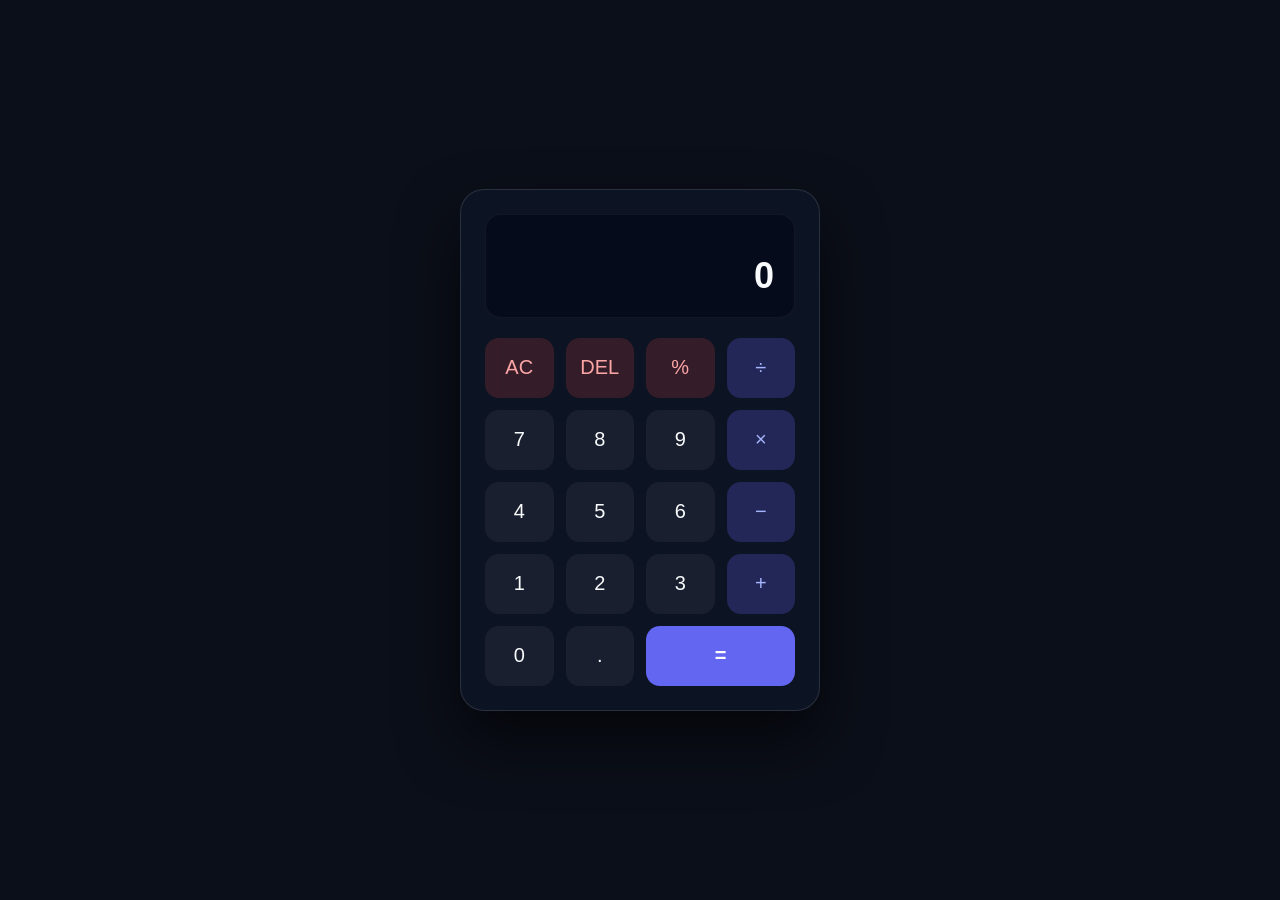
==== index.html @ 1d0d6831 "Calculator" ====
<!DOCTYPE html>
<html lang="en">
<head>
  <meta charset="UTF-8">
  <meta name="viewport" content="width=device-width, initial-scale=1.0">
  <title>Professional Glassmorphic Calculator</title>
  <style>
    * {
      box-sizing: border-box;
      margin: 0;
      padding: 0;
      font-family: 'Segoe UI', Roboto, Helvetica, Arial, sans-serif;
    }

    body {
      min-height: 100vh;
      display: flex;
      justify-content: center;
      align-items: center;
      background: #0b0f19;
      overflow: hidden;
      position: relative;
    }

    /* Particle Canvas Background */
    #particle-canvas {
      position: absolute;
      top: 0;
      left: 0;
      width: 100%;
      height: 100%;
      z-index: 1;
      pointer-events: none;
    }

    /* Calculator Container */
    .calculator {
      position: relative;
      z-index: 10;
      width: 100%;
      max-width: 360px;
      background: rgba(15, 23, 42, 0.65);
      backdrop-filter: blur(20px);
      -webkit-backdrop-filter: blur(20px);
      border: 1px solid rgba(255, 255, 255, 0.12);
      border-radius: 24px;
      padding: 24px;
      box-shadow: 0 30px 60px rgba(0, 0, 0, 0.6);
    }

    /* Display Screen */
    .display {
      background: rgba(2, 6, 23, 0.6);
      border-radius: 16px;
      padding: 20px;
      margin-bottom: 20px;
      text-align: right;
      min-height: 100px;
      display: flex;
      flex-direction: column;
      justify-content: space-between;
      word-wrap: break-word;
      word-break: break-all;
      border: 1px solid rgba(255, 255, 255, 0.05);
    }

    .previous-operand {
      color: #94a3b8;
      font-size: 0.95rem;
      min-height: 1.2rem;
    }

    .current-operand {
      color: #f8fafc;
      font-size: 2.25rem;
      font-weight: 600;
    }

    /* Button Layout */
    .buttons {
      display: grid;
      grid-template-columns: repeat(4, 1fr);
      gap: 12px;
    }

    .btn {
      height: 60px;
      border: none;
      border-radius: 14px;
      font-size: 1.25rem;
      font-weight: 500;
      color: #f8fafc;
      background: rgba(255, 255, 255, 0.05);
      cursor: pointer;
      transition: all 0.15s ease-in-out;
      user-select: none;
    }

    .btn:hover {
      background: rgba(255, 255, 255, 0.15);
      transform: translateY(-2px);
    }

    .btn:active {
      transform: translateY(0);
      background: rgba(255, 255, 255, 0.25);
    }

    /* Operator & Function Color Variants */
    .btn-operator {
      background: rgba(99, 102, 241, 0.25);
      color: #a5b4fc;
    }

    .btn-operator:hover {
      background: rgba(99, 102, 241, 0.4);
    }

    .btn-function {
      background: rgba(239, 68, 68, 0.18);
      color: #fca5a5;
    }

    .btn-function:hover {
      background: rgba(239, 68, 68, 0.3);
    }

    .btn-equals {
      background: #6366f1;
      color: #ffffff;
      font-weight: 600;
    }

    .btn-equals:hover {
      background: #4f46e5;
    }

    .span-two {
      grid-column: span 2;
    }
  </style>
</head>
<body>

  <canvas id="particle-canvas"></canvas>

  <div class="calculator">
    <div class="display">
      <div class="previous-operand" id="previous-operand"></div>
      <div class="current-operand" id="current-operand">0</div>
    </div>

    <div class="buttons">
      <button class="btn btn-function" id="clear">AC</button>
      <button class="btn btn-function" id="delete">DEL</button>
      <button class="btn btn-function" data-action="percent">%</button>
      <button class="btn btn-operator" data-operator="÷">÷</button>

      <button class="btn" data-number="7">7</button>
      <button class="btn" data-number="8">8</button>
      <button class="btn" data-number="9">9</button>
      <button class="btn btn-operator" data-operator="×">×</button>

      <button class="btn" data-number="4">4</button>
      <button class="btn" data-number="5">5</button>
      <button class="btn" data-number="6">6</button>
      <button class="btn btn-operator" data-operator="-">−</button>

      <button class="btn" data-number="1">1</button>
      <button class="btn" data-number="2">2</button>
      <button class="btn" data-number="3">3</button>
      <button class="btn btn-operator" data-operator="+">+</button>

      <button class="btn" data-number="0">0</button>
      <button class="btn" data-number=".">.</button>
      <button class="btn btn-equals span-two" id="equals">=</button>
    </div>
  </div>

  <script>
    /* ===================================================
       1. CALCULATOR LOGIC ENGINE
       =================================================== */
    class Calculator {
      constructor(previousOperandElement, currentOperandElement) {
        this.previousOperandElement = previousOperandElement;
        this.currentOperandElement = currentOperandElement;
        this.clear();
      }

      clear() {
        this.currentOperand = '0';
        this.previousOperand = '';
        this.operation = undefined;
        this.shouldResetScreen = false;
      }

      delete() {
        if (this.shouldResetScreen) return;
        if (this.currentOperand === '0') return;
        if (this.currentOperand.length === 1) {
          this.currentOperand = '0';
        } else {
          this.currentOperand = this.currentOperand.toString().slice(0, -1);
        }
      }

      appendNumber(number) {
        if (this.currentOperand === '0' || this.shouldResetScreen) {
          this.currentOperand = number === '.' ? '0.' : number.toString();
          this.shouldResetScreen = false;
          return;
        }
        if (number === '.' && this.currentOperand.includes('.')) return;
        this.currentOperand += number.toString();
      }

      chooseOperation(operation) {
        if (this.currentOperand === '' && this.previousOperand === '') return;
        if (this.previousOperand !== '' && !this.shouldResetScreen) {
          this.compute();
        }
        this.operation = operation;
        this.previousOperand = `${this.currentOperand} ${this.operation}`;
        this.shouldResetScreen = true;
      }

      compute() {
        let computation;
        const prev = parseFloat(this.previousOperand);
        const current = parseFloat(this.currentOperand);

        if (isNaN(prev) || isNaN(current)) return;

        switch (this.operation) {
          case '+':
            computation = prev + current;
            break;
          case '-':
          case '−':
            computation = prev - current;
            break;
          case '×':
          case '*':
            computation = prev * current;
            break;
          case '÷':
          case '/':
            if (current === 0) {
              alert("Cannot divide by zero!");
              this.clear();
              return;
            }
            computation = prev / current;
            break;
          default:
            return;
        }

        this.currentOperand = Math.round(computation * 1e10) / 1e10;
        this.operation = undefined;
        this.previousOperand = '';
        this.shouldResetScreen = true;
      }

      percentage() {
        const current = parseFloat(this.currentOperand);
        if (isNaN(current)) return;
        this.currentOperand = (current / 100).toString();
      }

      updateDisplay() {
        this.currentOperandElement.innerText = this.currentOperand;
        this.previousOperandElement.innerText = this.previousOperand;
      }
    }

    // DOM Binding
    const previousOperandElement = document.getElementById('previous-operand');
    const currentOperandElement = document.getElementById('current-operand');
    const calculator = new Calculator(previousOperandElement, currentOperandElement);

    // Event Handling
    document.querySelectorAll('[data-number]').forEach(button => {
      button.addEventListener('click', () => {
        calculator.appendNumber(button.dataset.number);
        calculator.updateDisplay();
      });
    });

    document.querySelectorAll('[data-operator]').forEach(button => {
      button.addEventListener('click', () => {
        calculator.chooseOperation(button.dataset.operator);
        calculator.updateDisplay();
      });
    });

    document.getElementById('equals').addEventListener('click', () => {
      calculator.compute();
      calculator.updateDisplay();
    });

    document.getElementById('clear').addEventListener('click', () => {
      calculator.clear();
      calculator.updateDisplay();
    });

    document.getElementById('delete').addEventListener('click', () => {
      calculator.delete();
      calculator.updateDisplay();
    });

    document.querySelector('[data-action="percent"]').addEventListener('click', () => {
      calculator.percentage();
      calculator.updateDisplay();
    });

    // Keyboard Bindings
    document.addEventListener('keydown', (e) => {
      let key = e.key;
      if ((key >= '0' && key <= '9') || key === '.') calculator.appendNumber(key);
      else if (key === '+' || key === '-') calculator.chooseOperation(key);
      else if (key === '*') calculator.chooseOperation('×');
      else if (key === '/') { e.preventDefault(); calculator.chooseOperation('÷'); }
      else if (key === 'Enter' || key === '=') { e.preventDefault(); calculator.compute(); }
      else if (key === 'Backspace') calculator.delete();
      else if (key === 'Escape') calculator.clear();
      else if (key === '%') calculator.percentage();

      calculator.updateDisplay();
    });

    /* ===================================================
       2. MOUSE-FOLLOWING PARTICLE CANVAS SYSTEM
       =================================================== */
    const canvas = document.getElementById('particle-canvas');
    const ctx = canvas.getContext('2d');

    let particles = [];
    const mouse = { x: null, y: null };

    function resizeCanvas() {
      canvas.width = window.innerWidth;
      canvas.height = window.innerHeight;
    }
    resizeCanvas();
    window.addEventListener('resize', resizeCanvas);

    window.addEventListener('mousemove', (e) => {
      mouse.x = e.x;
      mouse.y = e.y;
      // Spawn particles on cursor movement
      for (let i = 0; i < 3; i++) {
        particles.push(new Particle(mouse.x, mouse.y));
      }
    });

    class Particle {
      constructor(x, y) {
        this.x = x;
        this.y = y;
        this.size = Math.random() * 4 + 1;
        this.speedX = (Math.random() - 0.5) * 2;
        this.speedY = (Math.random() - 0.5) * 2;
        this.color = `hsla(${Math.random() * 60 + 220}, 80%, 70%, `; // Indigo/Violet spectrum
        this.alpha = 1;
        this.decay = Math.random() * 0.02 + 0.01;
      }

      update() {
        this.x += this.speedX;
        this.y += this.speedY;
        this.alpha -= this.decay;
      }

      draw() {
        ctx.save();
        ctx.beginPath();
        ctx.arc(this.x, this.y, this.size, 0, Math.PI * 2);
        ctx.fillStyle = this.color + this.alpha + ')';
        ctx.shadowBlur = 8;
        ctx.shadowColor = 'rgba(99, 102, 241, 0.8)';
        ctx.fill();
        ctx.restore();
      }
    }

    function handleParticles() {
      ctx.clearRect(0, 0, canvas.width, canvas.height);
      for (let i = 0; i < particles.length; i++) {
        particles[i].update();
        particles[i].draw();
        
        if (particles[i].alpha <= 0) {
          particles.splice(i, 1);
          i--;
        }
      }
      requestAnimationFrame(handleParticles);
    }
    handleParticles();
  </script>
</body>
</html>
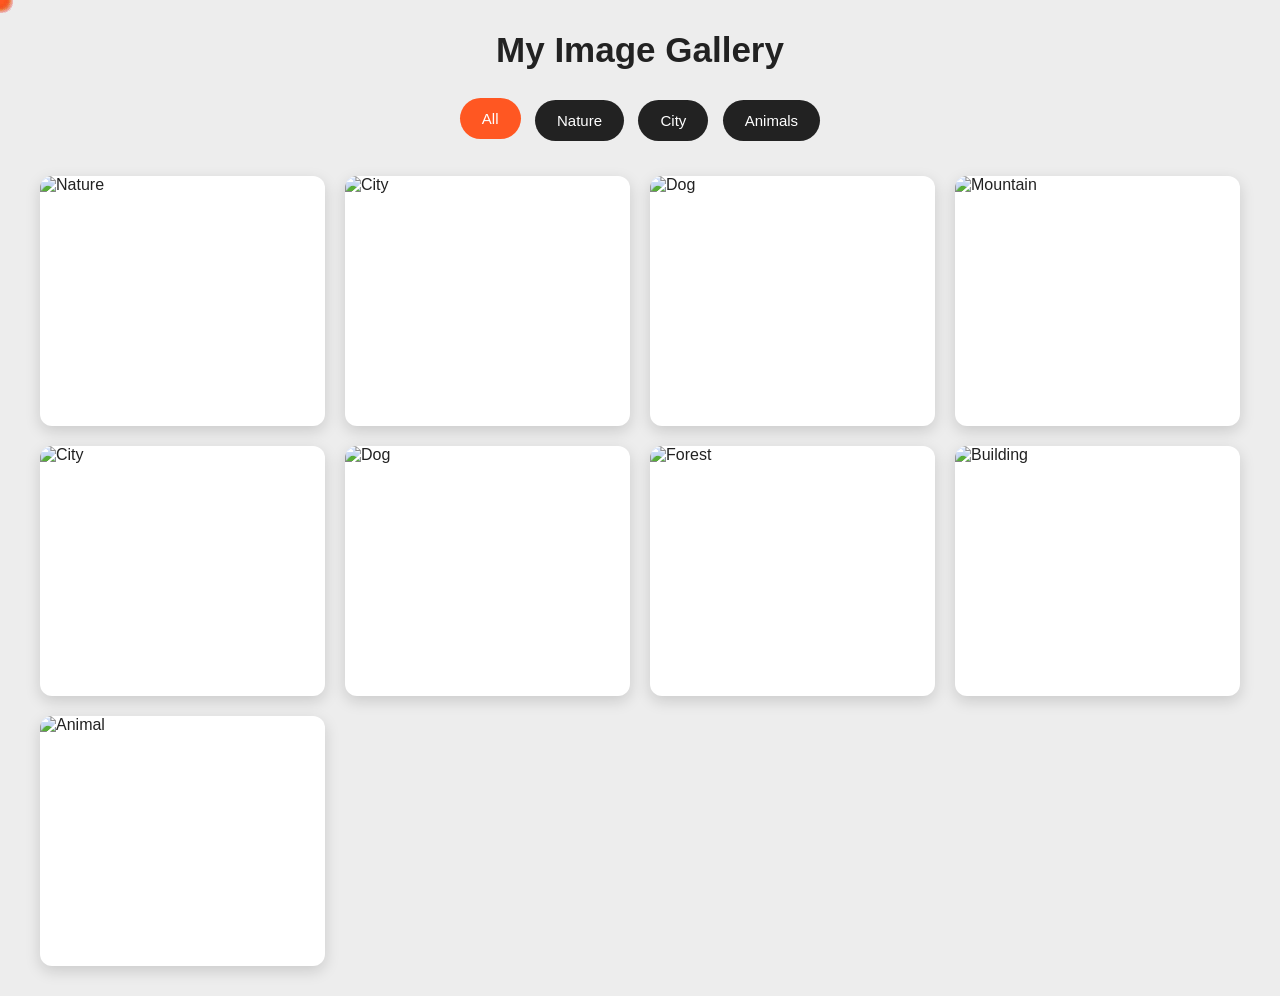
==== commit f54862d7: "image gallery" ====
--- a/index.html
+++ b/index.html
@@ -1,404 +1,794 @@
 <!DOCTYPE html>
 <html lang="en">
 <head>
-  <meta charset="UTF-8">
-  <meta name="viewport" content="width=device-width, initial-scale=1.0">
-  <title>Professional Glassmorphic Calculator</title>
-  <style>
-    * {
-      box-sizing: border-box;
-      margin: 0;
-      padding: 0;
-      font-family: 'Segoe UI', Roboto, Helvetica, Arial, sans-serif;
+    <meta charset="UTF-8">
+    <meta name="viewport" content="width=device-width, initial-scale=1.0">
+
+    <title>Responsive Image Gallery</title>
+
+    <style>
+        /* =========================
+           GENERAL STYLING
+        ========================== */
+
+        * {
+            margin: 0;
+            padding: 0;
+            box-sizing: border-box;
+            font-family: Arial, sans-serif;
+        }
+
+        body {
+            background: #ededed;
+            color: #222;
+            padding: 30px;
+        }
+
+        h1 {
+            text-align: center;
+            margin-bottom: 25px;
+            font-size: 35px;
+        }
+
+        /* =========================
+           FILTER BUTTONS
+        ========================== */
+
+        .filters {
+            text-align: center;
+            margin-bottom: 30px;
+        }
+
+        .filters button {
+            border: none;
+            padding: 12px 22px;
+            margin: 5px;
+            border-radius: 25px;
+            background: #222;
+            color: white;
+            cursor: pointer;
+            font-size: 15px;
+            transition: 0.3s;
+        }
+
+        .filters button:hover,
+        .filters button.active {
+            background: #ff5722;
+            transform: translateY(-2px);
+        }
+
+        /* =========================
+           IMAGE GALLERY
+        ========================== */
+
+        .gallery {
+            max-width: 1200px;
+            margin: auto;
+
+            display: grid;
+            grid-template-columns: repeat(
+                auto-fit,
+                minmax(250px, 1fr)
+            );
+
+            gap: 20px;
+        }
+
+        .gallery-item {
+            position: relative;
+            overflow: hidden;
+            border-radius: 12px;
+            background: white;
+            cursor: pointer;
+            box-shadow: 0 5px 15px rgba(0,0,0,0.15);
+        }
+
+        .gallery-item img {
+            width: 100%;
+            height: 250px;
+            object-fit: cover;
+            display: block;
+
+            transition: transform 0.5s ease,
+                        filter 0.5s ease;
+        }
+
+        /* Hover Effect */
+
+        .gallery-item:hover img {
+            transform: scale(1.1);
+            filter: brightness(70%);
+        }
+
+        /* Image Caption */
+
+        .caption {
+            position: absolute;
+            bottom: 0;
+            left: 0;
+            width: 100%;
+
+            padding: 15px;
+
+            color: white;
+            background: linear-gradient(
+                transparent,
+                rgba(0,0,0,0.8)
+            );
+
+            opacity: 0;
+            transition: 0.4s;
+        }
+
+        .gallery-item:hover .caption {
+            opacity: 1;
+        }
+
+        /* =========================
+           LIGHTBOX
+        ========================== */
+
+        .lightbox {
+            display: none;
+
+            position: fixed;
+            top: 0;
+            left: 0;
+
+            width: 100%;
+            height: 100%;
+
+            background: rgba(0,0,0,0.92);
+
+            justify-content: center;
+            align-items: center;
+
+            z-index: 999;
+        }
+
+        .lightbox img {
+            max-width: 80%;
+            max-height: 80%;
+
+            border-radius: 10px;
+
+            animation: zoomIn 0.4s ease;
+        }
+
+        @keyframes zoomIn {
+            from {
+                transform: scale(0.5);
+                opacity: 0;
+            }
+
+            to {
+                transform: scale(1);
+                opacity: 1;
+            }
+        }
+
+        /* Close Button */
+
+        .close {
+            position: absolute;
+
+            top: 20px;
+            right: 35px;
+
+            font-size: 50px;
+            color: white;
+
+            cursor: pointer;
+
+            transition: 0.3s;
+        }
+
+        .close:hover {
+            color: #ff5722;
+            transform: rotate(90deg);
+        }
+
+        /* Previous / Next Buttons */
+
+        .prev,
+        .next {
+            position: absolute;
+
+            top: 50%;
+            transform: translateY(-50%);
+
+            background: rgb(14, 7, 235);
+
+            border: none;
+
+            color: white;
+
+            font-size: 40px;
+
+            padding: 15px 20px;
+
+            cursor: pointer;
+
+            border-radius: 50%;
+
+            transition: 0.3s;
+        }
+
+        .prev:hover,
+        .next:hover {
+            background: #ff5722;
+        }
+
+        .prev {
+            left: 30px;
+        }
+
+        .next {
+            right: 30px;
+        }
+
+        /* =========================
+           RESPONSIVE DESIGN
+        ========================== */
+
+        @media (max-width: 768px) {
+
+            body {
+                padding: 20px;
+            }
+
+            h1 {
+                font-size: 28px;
+            }
+
+            .gallery {
+                grid-template-columns: repeat(
+                    auto-fit,
+                    minmax(180px, 1fr)
+                );
+
+                gap: 15px;
+            }
+
+            .gallery-item img {
+                height: 200px;
+            }
+
+            .prev,
+            .next {
+                font-size: 25px;
+                padding: 10px 15px;
+            }
+
+            .prev {
+                left: 10px;
+            }
+
+            .next {
+                right: 10px;
+            }
+
+            .lightbox img {
+                max-width: 90%;
+            }
+        }
+
+        @media (max-width: 480px) {
+
+            .filters button {
+                padding: 9px 15px;
+                font-size: 13px;
+            }
+
+            .gallery {
+                grid-template-columns: 1fr;
+            }
+
+            .gallery-item img {
+                height: 250px;
+            }
+
+            .close {
+                font-size: 40px;
+                right: 20px;
+            }
+        }
+        /* Mouse follower balls */
+
+.mouse-ball {
+    position: fixed;
+    width: 8px;
+    height: 8px;
+    background: #ff5722;
+    border-radius: 50%;
+    pointer-events: none;
+    z-index: 9999;
+
+    transform: translate(-50%, -50%);
+
+    box-shadow: 0 0 10px #ff5722;
+
+    transition:
+        left 0.15s ease,
+        top 0.15s ease;
+
+    opacity: 0.8;
+}
+    </style>
+</head>
+
+<body>
+
+    <h1>My Image Gallery</h1>
+
+    <!-- =========================
+         FILTER BUTTONS
+    ========================== -->
+
+    <div class="filters">
+
+        <button class="active" data-filter="all">
+            All
+        </button>
+
+        <button data-filter="nature">
+            Nature
+        </button>
+
+        <button data-filter="city">
+            City
+        </button>
+
+        <button data-filter="animals">
+            Animals
+        </button>
+
+    </div>
+
+
+    <!-- =========================
+         IMAGE GALLERY
+    ========================== -->
+
+    <div class="gallery">
+
+        <div class="gallery-item nature">
+            <img
+                src="https://picsum.photos/id/1018/800/600"
+                alt="Nature"
+            >
+
+            <div class="caption">
+                Beautiful Nature
+            </div>
+        </div>
+
+
+        <div class="gallery-item city">
+            <img
+                src="https://picsum.photos/id/1011/800/600"
+                alt="City"
+            >
+
+            <div class="caption">
+                City View
+            </div>
+        </div>
+
+
+        <div class="gallery-item animals">
+            <img
+                src="https://picsum.photos/id/1025/800/600"
+                alt="Dog"
+            >
+
+            <div class="caption">
+                Cute Animal
+            </div>
+        </div>
+
+
+        <div class="gallery-item nature">
+            <img
+                src="https://picsum.photos/id/1039/800/600"
+                alt="Mountain"
+            >
+
+            <div class="caption">
+                Mountain Landscape
+            </div>
+        </div>
+
+
+        <div class="gallery-item city">
+            <img
+                src="https://picsum.photos/id/1043/800/600"
+                alt="City"
+            >
+
+            <div class="caption">
+                Modern City
+            </div>
+        </div>
+
+
+        <div class="gallery-item animals">
+            <img
+                src="https://picsum.photos/id/237/800/600"
+                alt="Dog"
+            >
+
+            <div class="caption">
+                Friendly Dog
+            </div>
+        </div>
+
+
+        <div class="gallery-item nature">
+            <img
+                src="https://picsum.photos/id/1050/800/600"
+                alt="Forest"
+            >
+
+            <div class="caption">
+                Green Forest
+            </div>
+        </div>
+
+
+        <div class="gallery-item city">
+            <img
+                src="https://picsum.photos/id/1060/800/600"
+                alt="Building"
+            >
+
+            <div class="caption">
+                City Architecture
+            </div>
+        </div>
+
+
+        <div class="gallery-item animals">
+            <img
+                src="https://picsum.photos/id/1074/800/600"
+                alt="Animal"
+            >
+
+            <div class="caption">
+                Wild Animal
+            </div>
+        </div>
+
+    </div>
+
+
+    <!-- =========================
+         LIGHTBOX
+    ========================== -->
+
+    <div class="lightbox" id="lightbox">
+
+        <!-- Close -->
+        <span class="close" id="close">
+            &times;
+        </span>
+
+        <!-- Previous -->
+        <button class="prev" id="prev">
+            &#10094;
+        </button>
+
+        <!-- Large Image -->
+        <img id="lightboxImage" src="" alt="">
+
+        <!-- Next -->
+        <button class="next" id="next">
+            &#10095;
+        </button>
+
+    </div>
+
+
+    <!-- =========================
+         JAVASCRIPT
+    ========================== -->
+
+    <script>
+
+        /* Get all gallery images */
+
+        const images =
+            document.querySelectorAll(".gallery-item img");
+
+        const lightbox =
+            document.getElementById("lightbox");
+
+        const lightboxImage =
+            document.getElementById("lightboxImage");
+
+        const close =
+            document.getElementById("close");
+
+        const next =
+            document.getElementById("next");
+
+        const prev =
+            document.getElementById("prev");
+
+
+        /* Current Image */
+
+        let currentIndex = 0;
+
+
+        /* =========================
+           OPEN LIGHTBOX
+        ========================== */
+
+        images.forEach((image, index) => {
+
+            image.addEventListener("click", () => {
+
+                currentIndex = index;
+
+                showImage();
+
+                lightbox.style.display = "flex";
+
+            });
+
+        });
+
+
+        /* =========================
+           SHOW IMAGE
+        ========================== */
+
+        function showImage() {
+
+            lightboxImage.src =
+                images[currentIndex].src;
+
+            lightboxImage.alt =
+                images[currentIndex].alt;
+
+        }
+
+
+        /* =========================
+           NEXT IMAGE
+        ========================== */
+
+        next.addEventListener("click", (event) => {
+
+            event.stopPropagation();
+
+            currentIndex++;
+
+            if (currentIndex >= images.length) {
+
+                currentIndex = 0;
+
+            }
+
+            showImage();
+
+        });
+
+
+        /* =========================
+           PREVIOUS IMAGE
+        ========================== */
+
+        prev.addEventListener("click", (event) => {
+
+            event.stopPropagation();
+
+            currentIndex--;
+
+            if (currentIndex < 0) {
+
+                currentIndex = images.length - 1;
+
+            }
+
+            showImage();
+
+        });
+
+
+        /* =========================
+           CLOSE LIGHTBOX
+        ========================== */
+
+        close.addEventListener("click", () => {
+
+            lightbox.style.display = "none";
+
+        });
+
+
+        /* Close when clicking outside image */
+
+        lightbox.addEventListener("click", (event) => {
+
+            if (event.target === lightbox) {
+
+                lightbox.style.display = "none";
+
+            }
+
+        });
+
+
+        /* =========================
+           KEYBOARD NAVIGATION
+        ========================== */
+
+        document.addEventListener("keydown", (event) => {
+
+            if (lightbox.style.display === "flex") {
+
+                if (event.key === "ArrowRight") {
+
+                    currentIndex++;
+
+                    if (currentIndex >= images.length) {
+                        currentIndex = 0;
+                    }
+
+                    showImage();
+                }
+
+
+                if (event.key === "ArrowLeft") {
+
+                    currentIndex--;
+
+                    if (currentIndex < 0) {
+                        currentIndex = images.length - 1;
+                    }
+
+                    showImage();
+                }
+
+
+                if (event.key === "Escape") {
+
+                    lightbox.style.display = "none";
+
+                }
+
+            }
+
+        });
+
+
+        /* =========================
+           CATEGORY FILTER
+        ========================== */
+
+        const filterButtons =
+            document.querySelectorAll(".filters button");
+
+        const galleryItems =
+            document.querySelectorAll(".gallery-item");
+
+
+        filterButtons.forEach(button => {
+
+            button.addEventListener("click", () => {
+
+                /* Remove active class */
+
+                filterButtons.forEach(btn => {
+                    btn.classList.remove("active");
+                });
+
+                /* Add active class */
+
+                button.classList.add("active");
+
+
+                /* Get selected category */
+
+                const filter =
+                    button.getAttribute("data-filter");
+
+
+                /* Filter images */
+
+                galleryItems.forEach(item => {
+
+                    if (
+                        filter === "all" ||
+                        item.classList.contains(filter)
+                    ) {
+
+                        item.style.display = "block";
+
+                    } else {
+
+                        item.style.display = "none";
+
+                    }
+
+                });
+
+            });
+
+        });
+
+    </script>
+    <script>
+
+    /* =========================
+       MOUSE FOLLOWER BALLS
+    ========================== */
+
+    const numberOfBalls = 30;
+
+    const balls = [];
+
+    for (let i = 0; i < numberOfBalls; i++) {
+
+        const ball = document.createElement("div");
+
+        ball.classList.add("mouse-ball");
+
+        document.body.appendChild(ball);
+
+        balls.push({
+            element: ball,
+            x: 0,
+            y: 0
+        });
+
     }
 
-    body {
-      min-height: 100vh;
-      display: flex;
-      justify-content: center;
-      align-items: center;
-      background: #0b0f19;
-      overflow: hidden;
-      position: relative;
+
+    let mouseX = 0;
+    let mouseY = 0;
+
+
+    /* Get mouse position */
+
+    document.addEventListener("mousemove", (event) => {
+
+        mouseX = event.clientX;
+        mouseY = event.clientY;
+
+    });
+
+
+    /* Animate balls */
+
+    function animateBalls() {
+
+        let x = mouseX;
+        let y = mouseY;
+
+        balls.forEach((ball, index) => {
+
+            ball.x += (x - ball.x) * 0.25;
+            ball.y += (y - ball.y) * 0.25;
+
+            ball.element.style.left = ball.x + "px";
+            ball.element.style.top = ball.y + "px";
+
+            x = ball.x;
+            y = ball.y;
+
+        });
+
+        requestAnimationFrame(animateBalls);
+
     }
 
-    /* Particle Canvas Background */
-    #particle-canvas {
-      position: absolute;
-      top: 0;
-      left: 0;
-      width: 100%;
-      height: 100%;
-      z-index: 1;
-      pointer-events: none;
-    }
-
-    /* Calculator Container */
-    .calculator {
-      position: relative;
-      z-index: 10;
-      width: 100%;
-      max-width: 360px;
-      background: rgba(15, 23, 42, 0.65);
-      backdrop-filter: blur(20px);
-      -webkit-backdrop-filter: blur(20px);
-      border: 1px solid rgba(255, 255, 255, 0.12);
-      border-radius: 24px;
-      padding: 24px;
-      box-shadow: 0 30px 60px rgba(0, 0, 0, 0.6);
-    }
-
-    /* Display Screen */
-    .display {
-      background: rgba(2, 6, 23, 0.6);
-      border-radius: 16px;
-      padding: 20px;
-      margin-bottom: 20px;
-      text-align: right;
-      min-height: 100px;
-      display: flex;
-      flex-direction: column;
-      justify-content: space-between;
-      word-wrap: break-word;
-      word-break: break-all;
-      border: 1px solid rgba(255, 255, 255, 0.05);
-    }
-
-    .previous-operand {
-      color: #94a3b8;
-      font-size: 0.95rem;
-      min-height: 1.2rem;
-    }
-
-    .current-operand {
-      color: #f8fafc;
-      font-size: 2.25rem;
-      font-weight: 600;
-    }
-
-    /* Button Layout */
-    .buttons {
-      display: grid;
-      grid-template-columns: repeat(4, 1fr);
-      gap: 12px;
-    }
-
-    .btn {
-      height: 60px;
-      border: none;
-      border-radius: 14px;
-      font-size: 1.25rem;
-      font-weight: 500;
-      color: #f8fafc;
-      background: rgba(255, 255, 255, 0.05);
-      cursor: pointer;
-      transition: all 0.15s ease-in-out;
-      user-select: none;
-    }
-
-    .btn:hover {
-      background: rgba(255, 255, 255, 0.15);
-      transform: translateY(-2px);
-    }
-
-    .btn:active {
-      transform: translateY(0);
-      background: rgba(255, 255, 255, 0.25);
-    }
-
-    /* Operator & Function Color Variants */
-    .btn-operator {
-      background: rgba(99, 102, 241, 0.25);
-      color: #a5b4fc;
-    }
-
-    .btn-operator:hover {
-      background: rgba(99, 102, 241, 0.4);
-    }
-
-    .btn-function {
-      background: rgba(239, 68, 68, 0.18);
-      color: #fca5a5;
-    }
-
-    .btn-function:hover {
-      background: rgba(239, 68, 68, 0.3);
-    }
-
-    .btn-equals {
-      background: #6366f1;
-      color: #ffffff;
-      font-weight: 600;
-    }
-
-    .btn-equals:hover {
-      background: #4f46e5;
-    }
-
-    .span-two {
-      grid-column: span 2;
-    }
-  </style>
-</head>
-<body>
-
-  <canvas id="particle-canvas"></canvas>
-
-  <div class="calculator">
-    <div class="display">
-      <div class="previous-operand" id="previous-operand"></div>
-      <div class="current-operand" id="current-operand">0</div>
-    </div>
-
-    <div class="buttons">
-      <button class="btn btn-function" id="clear">AC</button>
-      <button class="btn btn-function" id="delete">DEL</button>
-      <button class="btn btn-function" data-action="percent">%</button>
-      <button class="btn btn-operator" data-operator="÷">÷</button>
-
-      <button class="btn" data-number="7">7</button>
-      <button class="btn" data-number="8">8</button>
-      <button class="btn" data-number="9">9</button>
-      <button class="btn btn-operator" data-operator="×">×</button>
-
-      <button class="btn" data-number="4">4</button>
-      <button class="btn" data-number="5">5</button>
-      <button class="btn" data-number="6">6</button>
-      <button class="btn btn-operator" data-operator="-">−</button>
-
-      <button class="btn" data-number="1">1</button>
-      <button class="btn" data-number="2">2</button>
-      <button class="btn" data-number="3">3</button>
-      <button class="btn btn-operator" data-operator="+">+</button>
-
-      <button class="btn" data-number="0">0</button>
-      <button class="btn" data-number=".">.</button>
-      <button class="btn btn-equals span-two" id="equals">=</button>
-    </div>
-  </div>
-
-  <script>
-    /* ===================================================
-       1. CALCULATOR LOGIC ENGINE
-       =================================================== */
-    class Calculator {
-      constructor(previousOperandElement, currentOperandElement) {
-        this.previousOperandElement = previousOperandElement;
-        this.currentOperandElement = currentOperandElement;
-        this.clear();
-      }
-
-      clear() {
-        this.currentOperand = '0';
-        this.previousOperand = '';
-        this.operation = undefined;
-        this.shouldResetScreen = false;
-      }
-
-      delete() {
-        if (this.shouldResetScreen) return;
-        if (this.currentOperand === '0') return;
-        if (this.currentOperand.length === 1) {
-          this.currentOperand = '0';
-        } else {
-          this.currentOperand = this.currentOperand.toString().slice(0, -1);
-        }
-      }
-
-      appendNumber(number) {
-        if (this.currentOperand === '0' || this.shouldResetScreen) {
-          this.currentOperand = number === '.' ? '0.' : number.toString();
-          this.shouldResetScreen = false;
-          return;
-        }
-        if (number === '.' && this.currentOperand.includes('.')) return;
-        this.currentOperand += number.toString();
-      }
-
-      chooseOperation(operation) {
-        if (this.currentOperand === '' && this.previousOperand === '') return;
-        if (this.previousOperand !== '' && !this.shouldResetScreen) {
-          this.compute();
-        }
-        this.operation = operation;
-        this.previousOperand = `${this.currentOperand} ${this.operation}`;
-        this.shouldResetScreen = true;
-      }
-
-      compute() {
-        let computation;
-        const prev = parseFloat(this.previousOperand);
-        const current = parseFloat(this.currentOperand);
-
-        if (isNaN(prev) || isNaN(current)) return;
-
-        switch (this.operation) {
-          case '+':
-            computation = prev + current;
-            break;
-          case '-':
-          case '−':
-            computation = prev - current;
-            break;
-          case '×':
-          case '*':
-            computation = prev * current;
-            break;
-          case '÷':
-          case '/':
-            if (current === 0) {
-              alert("Cannot divide by zero!");
-              this.clear();
-              return;
-            }
-            computation = prev / current;
-            break;
-          default:
-            return;
-        }
-
-        this.currentOperand = Math.round(computation * 1e10) / 1e10;
-        this.operation = undefined;
-        this.previousOperand = '';
-        this.shouldResetScreen = true;
-      }
-
-      percentage() {
-        const current = parseFloat(this.currentOperand);
-        if (isNaN(current)) return;
-        this.currentOperand = (current / 100).toString();
-      }
-
-      updateDisplay() {
-        this.currentOperandElement.innerText = this.currentOperand;
-        this.previousOperandElement.innerText = this.previousOperand;
-      }
-    }
-
-    // DOM Binding
-    const previousOperandElement = document.getElementById('previous-operand');
-    const currentOperandElement = document.getElementById('current-operand');
-    const calculator = new Calculator(previousOperandElement, currentOperandElement);
-
-    // Event Handling
-    document.querySelectorAll('[data-number]').forEach(button => {
-      button.addEventListener('click', () => {
-        calculator.appendNumber(button.dataset.number);
-        calculator.updateDisplay();
-      });
-    });
-
-    document.querySelectorAll('[data-operator]').forEach(button => {
-      button.addEventListener('click', () => {
-        calculator.chooseOperation(button.dataset.operator);
-        calculator.updateDisplay();
-      });
-    });
-
-    document.getElementById('equals').addEventListener('click', () => {
-      calculator.compute();
-      calculator.updateDisplay();
-    });
-
-    document.getElementById('clear').addEventListener('click', () => {
-      calculator.clear();
-      calculator.updateDisplay();
-    });
-
-    document.getElementById('delete').addEventListener('click', () => {
-      calculator.delete();
-      calculator.updateDisplay();
-    });
-
-    document.querySelector('[data-action="percent"]').addEventListener('click', () => {
-      calculator.percentage();
-      calculator.updateDisplay();
-    });
-
-    // Keyboard Bindings
-    document.addEventListener('keydown', (e) => {
-      let key = e.key;
-      if ((key >= '0' && key <= '9') || key === '.') calculator.appendNumber(key);
-      else if (key === '+' || key === '-') calculator.chooseOperation(key);
-      else if (key === '*') calculator.chooseOperation('×');
-      else if (key === '/') { e.preventDefault(); calculator.chooseOperation('÷'); }
-      else if (key === 'Enter' || key === '=') { e.preventDefault(); calculator.compute(); }
-      else if (key === 'Backspace') calculator.delete();
-      else if (key === 'Escape') calculator.clear();
-      else if (key === '%') calculator.percentage();
-
-      calculator.updateDisplay();
-    });
-
-    /* ===================================================
-       2. MOUSE-FOLLOWING PARTICLE CANVAS SYSTEM
-       =================================================== */
-    const canvas = document.getElementById('particle-canvas');
-    const ctx = canvas.getContext('2d');
-
-    let particles = [];
-    const mouse = { x: null, y: null };
-
-    function resizeCanvas() {
-      canvas.width = window.innerWidth;
-      canvas.height = window.innerHeight;
-    }
-    resizeCanvas();
-    window.addEventListener('resize', resizeCanvas);
-
-    window.addEventListener('mousemove', (e) => {
-      mouse.x = e.x;
-      mouse.y = e.y;
-      // Spawn particles on cursor movement
-      for (let i = 0; i < 3; i++) {
-        particles.push(new Particle(mouse.x, mouse.y));
-      }
-    });
-
-    class Particle {
-      constructor(x, y) {
-        this.x = x;
-        this.y = y;
-        this.size = Math.random() * 4 + 1;
-        this.speedX = (Math.random() - 0.5) * 2;
-        this.speedY = (Math.random() - 0.5) * 2;
-        this.color = `hsla(${Math.random() * 60 + 220}, 80%, 70%, `; // Indigo/Violet spectrum
-        this.alpha = 1;
-        this.decay = Math.random() * 0.02 + 0.01;
-      }
-
-      update() {
-        this.x += this.speedX;
-        this.y += this.speedY;
-        this.alpha -= this.decay;
-      }
-
-      draw() {
-        ctx.save();
-        ctx.beginPath();
-        ctx.arc(this.x, this.y, this.size, 0, Math.PI * 2);
-        ctx.fillStyle = this.color + this.alpha + ')';
-        ctx.shadowBlur = 8;
-        ctx.shadowColor = 'rgba(99, 102, 241, 0.8)';
-        ctx.fill();
-        ctx.restore();
-      }
-    }
-
-    function handleParticles() {
-      ctx.clearRect(0, 0, canvas.width, canvas.height);
-      for (let i = 0; i < particles.length; i++) {
-        particles[i].update();
-        particles[i].draw();
-        
-        if (particles[i].alpha <= 0) {
-          particles.splice(i, 1);
-          i--;
-        }
-      }
-      requestAnimationFrame(handleParticles);
-    }
-    handleParticles();
-  </script>
+
+    animateBalls();
+
+</script>
+
 </body>
 </html>
